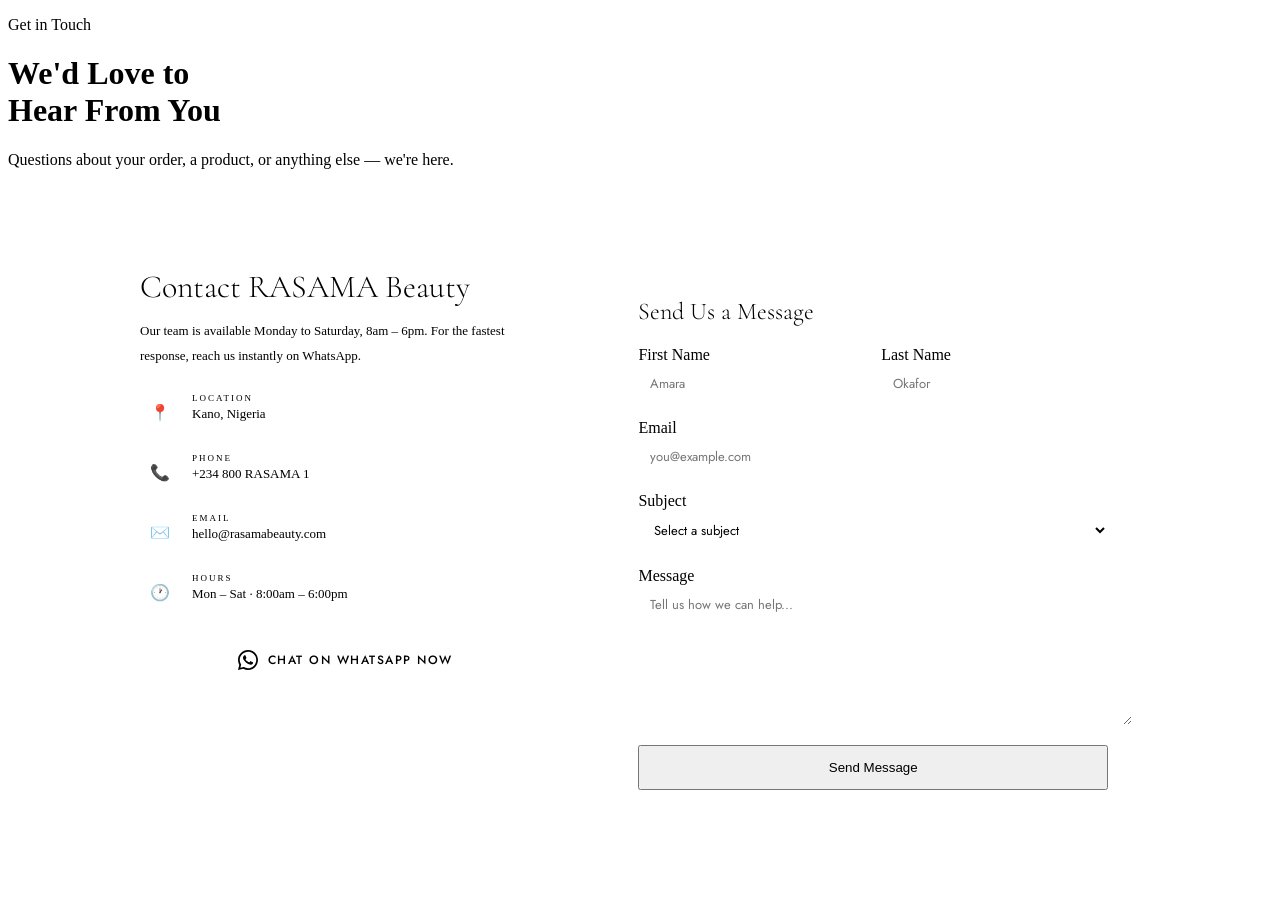
==== contact.html @ 15764211 "Add main pages" ====
<!DOCTYPE html>
<html lang="en">
<head>
<meta charset="UTF-8">
<meta name="viewport" content="width=device-width, initial-scale=1.0">
<title>Contact Us – RASAMA Beauty</title>
<link href="https://fonts.googleapis.com/css2?family=Cormorant+Garamond:ital,wght@0,300;0,400;0,500;1,300;1,400&family=Jost:wght@300;400;500&display=swap" rel="stylesheet">
<link rel="stylesheet" href="assets/style.css">
<style>
.contact-outer{max-width:1000px;margin:0 auto;padding:3.5rem 2.5rem}
.contact-grid{display:grid;grid-template-columns:1fr 1.3fr;gap:3.5rem}
.contact-info h2{font-family:'Cormorant Garamond',serif;font-size:2rem;font-weight:300;color:var(--gd);margin-bottom:.75rem}
.contact-info p{font-size:13px;color:var(--tm);line-height:1.9;margin-bottom:1.5rem;font-weight:300}
.c-item{display:flex;gap:12px;align-items:flex-start;margin-bottom:1.25rem}
.c-icon{width:40px;height:40px;background:var(--gd);display:flex;align-items:center;justify-content:center;font-size:16px;flex-shrink:0}
.c-lbl{font-size:9px;letter-spacing:2px;text-transform:uppercase;color:var(--tmu);margin-bottom:3px}
.c-val{font-size:13px;color:var(--td)}
.wa-big-btn{display:flex;align-items:center;gap:10px;background:var(--wa);color:var(--white);border:none;padding:13px 24px;font-family:'Jost',sans-serif;font-size:12px;letter-spacing:1.5px;text-transform:uppercase;font-weight:500;transition:background .2s;margin-top:1.5rem;width:100%;justify-content:center;cursor:pointer}
.wa-big-btn:hover{background:var(--wa-dark)}
.wa-big-btn svg{width:20px;height:20px;fill:var(--white)}
.cform-box{background:var(--white);border:1px solid var(--ivd);padding:2rem}
.cform-box h3{font-family:'Cormorant Garamond',serif;font-size:1.5rem;font-weight:300;color:var(--gd);margin-bottom:1.25rem}
.cf-inp{width:100%;padding:10px 12px;border:1px solid var(--ivd);background:var(--iv);font-family:'Jost',sans-serif;font-size:13px;color:var(--td);outline:none;transition:border-color .2s;margin-bottom:1rem}
.cf-inp:focus{border-color:var(--gs)}
textarea.cf-inp{height:120px;resize:vertical}
.cf-sent{display:none;background:var(--ivw);border:1px solid var(--gmt);padding:1.25rem;text-align:center;margin-top:1rem}
.cf-sent.show{display:block}
.cf-sent p{font-size:13px;color:var(--gd)}
@media(max-width:768px){.contact-grid{grid-template-columns:1fr}.contact-outer{padding:2rem 1rem}}
</style>
</head>
<body>
<div class="page-banner">
  <p class="page-banner-tag">Get in Touch</p>
  <h1>We'd Love to<br>Hear From You</h1>
  <p>Questions about your order, a product, or anything else — we're here.</p>
</div>
<div class="contact-outer">
  <div class="contact-grid">
    <div class="contact-info">
      <h2>Contact RASAMA Beauty</h2>
      <p>Our team is available Monday to Saturday, 8am – 6pm. For the fastest response, reach us instantly on WhatsApp.</p>
      <div class="c-item"><div class="c-icon">📍</div><div><div class="c-lbl">Location</div><div class="c-val">Kano, Nigeria</div></div></div>
      <div class="c-item"><div class="c-icon">📞</div><div><div class="c-lbl">Phone</div><div class="c-val">+234 800 RASAMA 1</div></div></div>
      <div class="c-item"><div class="c-icon">✉️</div><div><div class="c-lbl">Email</div><div class="c-val">hello@rasamabeauty.com</div></div></div>
      <div class="c-item"><div class="c-icon">🕐</div><div><div class="c-lbl">Hours</div><div class="c-val">Mon – Sat · 8:00am – 6:00pm</div></div></div>
      <button class="wa-big-btn" onclick="openWhatsApp('Hello! I have a question about RASAMA Beauty.')">
        <svg viewBox="0 0 24 24"><path d="M17.472 14.382c-.297-.149-1.758-.867-2.03-.967-.273-.099-.471-.148-.67.15-.197.297-.767.966-.94 1.164-.173.199-.347.223-.644.075-.297-.15-1.255-.463-2.39-1.475-.883-.788-1.48-1.761-1.653-2.059-.173-.297-.018-.458.13-.606.134-.133.298-.347.446-.52.149-.174.198-.298.298-.497.099-.198.05-.371-.025-.52-.075-.149-.669-1.612-.916-2.207-.242-.579-.487-.5-.669-.51-.173-.008-.371-.01-.57-.01-.198 0-.52.074-.792.372-.272.297-1.04 1.016-1.04 2.479 0 1.462 1.065 2.875 1.213 3.074.149.198 2.096 3.2 5.077 4.487.709.306 1.262.489 1.694.625.712.227 1.36.195 1.871.118.571-.085 1.758-.719 2.006-1.413.248-.694.248-1.289.173-1.413-.074-.124-.272-.198-.57-.347z"/><path d="M12 0C5.373 0 0 5.373 0 12c0 2.124.554 4.122 1.524 5.854L0 24l6.335-1.507A11.94 11.94 0 0012 24c6.627 0 12-5.373 12-12S18.627 0 12 0zm0 21.882a9.874 9.874 0 01-5.031-1.378l-.36-.214-3.732.888.917-3.636-.235-.374A9.861 9.861 0 012.118 12C2.118 6.533 6.533 2.118 12 2.118c5.467 0 9.882 4.415 9.882 9.882 0 5.467-4.415 9.882-9.882 9.882z"/></svg>
        Chat on WhatsApp Now
      </button>
    </div>
    <div class="cform-box">
      <h3>Send Us a Message</h3>
      <div id="contactFormArea">
        <div class="form-row2" style="display:grid;grid-template-columns:1fr 1fr;gap:1rem">
          <div><label class="form-lbl">First Name</label><input class="cf-inp" id="cf-fname" placeholder="Amara"></div>
          <div><label class="form-lbl">Last Name</label><input class="cf-inp" id="cf-lname" placeholder="Okafor"></div>
        </div>
        <label class="form-lbl">Email</label>
        <input class="cf-inp" id="cf-email" type="email" placeholder="you@example.com">
        <label class="form-lbl">Subject</label>
        <select class="cf-inp" id="cf-subject">
          <option>Select a subject</option>
          <option>Order & Delivery Enquiry</option>
          <option>Product Question</option>
          <option>Returns & Refunds</option>
          <option>Wholesale / Partnership</option>
          <option>Something else</option>
        </select>
        <label class="form-lbl">Message</label>
        <textarea class="cf-inp" id="cf-msg" placeholder="Tell us how we can help..."></textarea>
        <button class="btn-green" style="width:100%;padding:13px" onclick="submitContact()">Send Message</button>
      </div>
      <div class="cf-sent" id="cfSent"><p>✅ &nbsp;Thank you! We'll get back to you within 24 hours.</p></div>
    </div>
  </div>
</div>
<script src="assets/app.js"></script>
<script>
renderNav(); renderFooter(); injectCartAndModal(); updateCartUI();
function submitContact(){
  const fn=document.getElementById('cf-fname').value.trim();
  const em=document.getElementById('cf-email').value.trim();
  const mg=document.getElementById('cf-msg').value.trim();
  if(!fn||!em||!mg){showToast('Please fill all fields');return;}
  document.getElementById('cfSent').classList.add('show');
  document.getElementById('contactFormArea').style.opacity='.4';
  showToast('Message sent ✓');
}
</script>
</body>
</html>
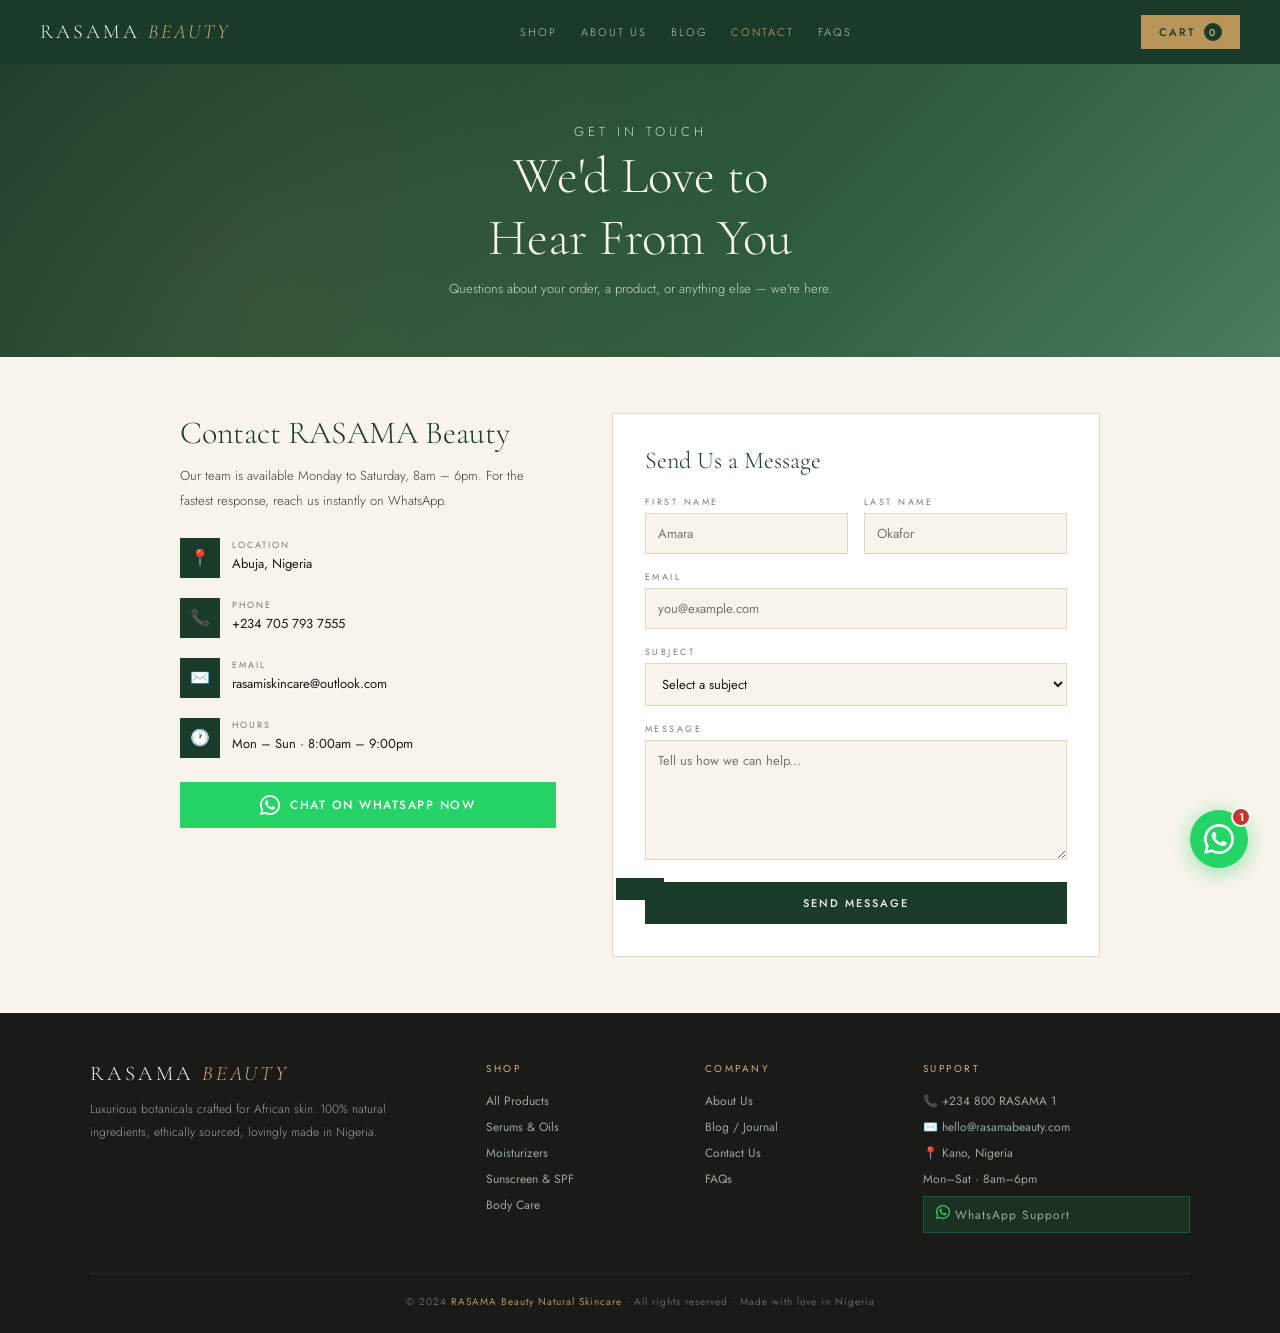
==== commit b0e08458: "Update contact information and hours for RASAMA Beauty" ====
--- a/contact.html
+++ b/contact.html
@@ -40,10 +40,10 @@
     <div class="contact-info">
       <h2>Contact RASAMA Beauty</h2>
       <p>Our team is available Monday to Saturday, 8am – 6pm. For the fastest response, reach us instantly on WhatsApp.</p>
-      <div class="c-item"><div class="c-icon">📍</div><div><div class="c-lbl">Location</div><div class="c-val">Kano, Nigeria</div></div></div>
-      <div class="c-item"><div class="c-icon">📞</div><div><div class="c-lbl">Phone</div><div class="c-val">+234 800 RASAMA 1</div></div></div>
-      <div class="c-item"><div class="c-icon">✉️</div><div><div class="c-lbl">Email</div><div class="c-val">hello@rasamabeauty.com</div></div></div>
-      <div class="c-item"><div class="c-icon">🕐</div><div><div class="c-lbl">Hours</div><div class="c-val">Mon – Sat · 8:00am – 6:00pm</div></div></div>
+      <div class="c-item"><div class="c-icon">📍</div><div><div class="c-lbl">Location</div><div class="c-val">Abuja, Nigeria</div></div></div>
+      <div class="c-item"><div class="c-icon">📞</div><div><div class="c-lbl">Phone</div><div class="c-val">+234 705 793 7555</div></div></div>
+      <div class="c-item"><div class="c-icon">✉️</div><div><div class="c-lbl">Email</div><div class="c-val">rasamiskincare@outlook.com</div></div></div>
+      <div class="c-item"><div class="c-icon">🕐</div><div><div class="c-lbl">Hours</div><div class="c-val">Mon – Sun · 8:00am – 9:00pm</div></div></div>
       <button class="wa-big-btn" onclick="openWhatsApp('Hello! I have a question about RASAMA Beauty.')">
         <svg viewBox="0 0 24 24"><path d="M17.472 14.382c-.297-.149-1.758-.867-2.03-.967-.273-.099-.471-.148-.67.15-.197.297-.767.966-.94 1.164-.173.199-.347.223-.644.075-.297-.15-1.255-.463-2.39-1.475-.883-.788-1.48-1.761-1.653-2.059-.173-.297-.018-.458.13-.606.134-.133.298-.347.446-.52.149-.174.198-.298.298-.497.099-.198.05-.371-.025-.52-.075-.149-.669-1.612-.916-2.207-.242-.579-.487-.5-.669-.51-.173-.008-.371-.01-.57-.01-.198 0-.52.074-.792.372-.272.297-1.04 1.016-1.04 2.479 0 1.462 1.065 2.875 1.213 3.074.149.198 2.096 3.2 5.077 4.487.709.306 1.262.489 1.694.625.712.227 1.36.195 1.871.118.571-.085 1.758-.719 2.006-1.413.248-.694.248-1.289.173-1.413-.074-.124-.272-.198-.57-.347z"/><path d="M12 0C5.373 0 0 5.373 0 12c0 2.124.554 4.122 1.524 5.854L0 24l6.335-1.507A11.94 11.94 0 0012 24c6.627 0 12-5.373 12-12S18.627 0 12 0zm0 21.882a9.874 9.874 0 01-5.031-1.378l-.36-.214-3.732.888.917-3.636-.235-.374A9.861 9.861 0 012.118 12C2.118 6.533 6.533 2.118 12 2.118c5.467 0 9.882 4.415 9.882 9.882 0 5.467-4.415 9.882-9.882 9.882z"/></svg>
         Chat on WhatsApp Now
--- a/assets/style.css
+++ b/assets/style.css
@@ -0,0 +1,156 @@
+/* ── RASAMA Beauty – Global Stylesheet ── */
+*{box-sizing:border-box;margin:0;padding:0}
+:root{
+  --gd:#1a3a2a;--gm:#2d5a3d;--gs:#4a7c5f;--gmt:#c8ddd1;
+  --iv:#f8f4ec;--ivw:#f0ead8;--ivd:#e0d8c4;
+  --gold:#b8965a;--goldl:#d4b07a;
+  --td:#1a1a18;--tm:#3a3a36;--tmu:#7a7a72;
+  --white:#ffffff;--danger:#c0392b;--success:#1a7a4a;
+  --wa:#25D366;--wa-dark:#128C7E;
+}
+body{font-family:'Jost',sans-serif;background:var(--iv);color:var(--td);min-height:100vh}
+a{text-decoration:none;color:inherit}
+button{font-family:'Jost',sans-serif;cursor:pointer}
+
+/* NAV */
+nav{background:var(--gd);padding:0 2.5rem;display:flex;align-items:center;justify-content:space-between;height:64px;position:sticky;top:0;z-index:200}
+.nav-logo{font-family:'Cormorant Garamond',serif;font-size:20px;font-weight:300;color:var(--iv);letter-spacing:3px;text-transform:uppercase}
+.nav-logo em{color:var(--goldl);font-style:italic}
+.nav-links{display:flex;gap:1.5rem;align-items:center}
+.nl{color:rgba(248,244,236,.75);font-size:11px;letter-spacing:2px;text-transform:uppercase;font-weight:300;cursor:pointer;transition:color .2s;text-decoration:none;font-family:'Jost',sans-serif}
+.nl:hover,.nl.active{color:var(--goldl)}
+.nav-right{display:flex;gap:.75rem;align-items:center}
+.cart-btn{background:var(--gold);color:var(--gd);padding:8px 18px;border:none;font-size:11px;letter-spacing:2px;text-transform:uppercase;font-weight:500;transition:background .2s;display:flex;align-items:center;gap:8px;cursor:pointer}
+.cart-btn:hover{background:var(--goldl)}
+.cart-count{background:var(--gd);color:var(--goldl);width:18px;height:18px;border-radius:50%;font-size:10px;display:flex;align-items:center;justify-content:center;font-weight:500}
+.mob-btn{display:none;background:none;border:none;color:var(--iv);font-size:22px;cursor:pointer}
+
+/* BUTTONS */
+.btn-gold{background:var(--gold);color:var(--gd);padding:13px 36px;border:none;font-size:11px;letter-spacing:2px;text-transform:uppercase;font-weight:500;transition:background .2s;cursor:pointer;display:inline-block;text-align:center}
+.btn-gold:hover{background:var(--goldl)}
+.btn-ghost{background:transparent;color:var(--iv);padding:13px 36px;border:1px solid rgba(248,244,236,.35);font-size:11px;letter-spacing:2px;text-transform:uppercase;font-weight:300;transition:border-color .2s;cursor:pointer;display:inline-block;text-align:center}
+.btn-ghost:hover{border-color:var(--iv)}
+.btn-green{background:var(--gd);color:var(--iv);padding:11px 28px;border:none;font-size:11px;letter-spacing:2px;text-transform:uppercase;font-weight:500;transition:background .2s;cursor:pointer;display:inline-block;text-align:center}
+.btn-green:hover{background:var(--gs)}
+
+/* PAGE BANNER */
+.page-banner{background:linear-gradient(135deg,var(--gd) 0%,var(--gm) 60%,var(--gs) 100%);padding:3.5rem 2.5rem;text-align:center;position:relative;overflow:hidden}
+.page-banner::before{content:'';position:absolute;inset:0;background:radial-gradient(circle at 20% 80%,rgba(184,150,90,.12) 0%,transparent 50%)}
+.page-banner-tag{font-size:10px;letter-spacing:4px;text-transform:uppercase;color:var(--goldl);margin-bottom:.6rem;position:relative}
+.page-banner h1{font-family:'Cormorant Garamond',serif;font-size:clamp(2rem,5vw,3.2rem);font-weight:300;color:var(--iv);position:relative;margin-bottom:.5rem}
+.page-banner p{color:var(--gmt);font-size:13px;font-weight:300;max-width:480px;margin:0 auto;line-height:1.9;position:relative}
+
+/* SEC HEAD */
+.sec-head{text-align:center;margin-bottom:2.5rem}
+.sec-head h2{font-family:'Cormorant Garamond',serif;font-size:2.4rem;font-weight:300;color:var(--gd);margin-bottom:.4rem}
+.sec-head p{font-size:12px;color:var(--tmu);letter-spacing:1.5px;text-transform:uppercase;font-weight:300}
+
+/* FEATURES BAR */
+.features{padding:3rem 2.5rem;background:var(--gd)}
+.feat-grid{max-width:960px;margin:0 auto;display:grid;grid-template-columns:repeat(auto-fit,minmax(150px,1fr));gap:2rem;text-align:center}
+.fi{font-size:22px;margin-bottom:.6rem}
+.feat-title{font-family:'Cormorant Garamond',serif;font-size:1rem;font-weight:400;color:var(--goldl);margin-bottom:3px;letter-spacing:1px}
+.feat-desc{font-size:11px;color:var(--gmt);font-weight:300;line-height:1.7}
+
+/* FOOTER */
+.site-footer{background:var(--td);color:var(--tmu);padding:3rem 2.5rem 1.5rem}
+.footer-grid{display:grid;grid-template-columns:2fr 1fr 1fr 1.5fr;gap:2.5rem;max-width:1100px;margin:0 auto 2rem}
+.footer-brand .logo-f{font-family:'Cormorant Garamond',serif;font-size:1.3rem;font-weight:300;color:var(--iv);letter-spacing:3px;text-transform:uppercase}
+.footer-brand .logo-f em{color:var(--goldl);font-style:italic}
+.footer-brand p{font-size:12px;line-height:1.9;margin-top:.75rem;font-weight:300;color:#9aaa9a}
+.footer-col h4{font-size:10px;letter-spacing:2.5px;text-transform:uppercase;color:var(--goldl);margin-bottom:1rem;font-weight:400}
+.footer-col a,.footer-col span{display:block;font-size:12px;color:#9aaa9a;margin-bottom:.5rem;transition:color .2s}
+.footer-col a:hover{color:var(--iv)}
+.wa-footer-btn{display:flex;align-items:center;gap:8px;background:rgba(37,211,102,.12);border:1px solid rgba(37,211,102,.25);padding:8px 12px;margin-top:.5rem;color:var(--wa);font-size:11px;letter-spacing:1px;transition:background .2s;cursor:pointer;font-family:'Jost',sans-serif;text-decoration:none}
+.wa-footer-btn:hover{background:rgba(37,211,102,.22)}
+.footer-bottom{border-top:1px solid rgba(255,255,255,.08);padding-top:1.25rem;text-align:center;font-size:10px;letter-spacing:1px;color:#666;max-width:1100px;margin:0 auto}
+.footer-bottom span{color:var(--gold)}
+
+/* CART DRAWER */
+.cart-drawer{position:fixed;right:0;top:64px;bottom:0;width:370px;background:var(--iv);border-left:1px solid var(--ivd);z-index:300;display:flex;flex-direction:column;transform:translateX(100%);transition:transform .3s ease}
+.cart-drawer.open{transform:translateX(0)}
+.drawer-head{padding:1.25rem 1.5rem;border-bottom:1px solid var(--ivd);display:flex;justify-content:space-between;align-items:center;background:var(--gd)}
+.drawer-head h3{font-family:'Cormorant Garamond',serif;font-size:1.3rem;font-weight:300;color:var(--iv);letter-spacing:2px}
+.close-x{background:none;border:none;color:rgba(248,244,236,.7);font-size:18px;line-height:1;cursor:pointer}
+.close-x:hover{color:var(--iv)}
+.cart-items{flex:1;overflow-y:auto;padding:1rem 1.5rem}
+.cart-empty{text-align:center;padding:3rem 1rem;color:var(--tmu);font-size:12px;font-weight:300;letter-spacing:1px;line-height:2}
+.ci{display:flex;gap:12px;padding:1rem 0;border-bottom:1px solid var(--ivd);align-items:flex-start}
+.ci-emoji{font-size:26px;width:46px;height:46px;display:flex;align-items:center;justify-content:center;background:var(--ivw);flex-shrink:0}
+.ci-info{flex:1}
+.ci-name{font-family:'Cormorant Garamond',serif;font-size:1rem;font-weight:400;color:var(--td);margin-bottom:2px}
+.ci-price{font-size:12px;color:var(--gold);font-weight:500}
+.ci-qty{display:flex;align-items:center;gap:8px;margin-top:6px}
+.qb{background:var(--ivw);border:1px solid var(--ivd);width:24px;height:24px;font-size:14px;color:var(--td);display:flex;align-items:center;justify-content:center;line-height:1;cursor:pointer}
+.qv{font-size:12px;min-width:20px;text-align:center}
+.ci-rm{background:none;border:none;color:var(--tmu);font-size:14px;padding:4px;align-self:flex-start;cursor:pointer}
+.cart-foot{padding:1.25rem 1.5rem;border-top:1px solid var(--ivd);background:var(--white)}
+.cart-total-row{display:flex;justify-content:space-between;margin-bottom:1rem;align-items:baseline}
+.cart-total-row span:first-child{font-size:10px;letter-spacing:2px;text-transform:uppercase;color:var(--tmu)}
+.cart-total-row span:last-child{font-family:'Cormorant Garamond',serif;font-size:1.5rem;font-weight:400;color:var(--gd)}
+.checkout-btn{width:100%;background:var(--gd);color:var(--iv);border:none;padding:13px;font-size:11px;letter-spacing:2px;text-transform:uppercase;font-weight:500;transition:background .2s;margin-bottom:8px;cursor:pointer}
+.checkout-btn:hover{background:var(--gs)}
+.secure-note{font-size:10px;color:var(--tmu);text-align:center;letter-spacing:1px}
+
+/* CHECKOUT MODAL */
+.modal-bg{display:none;position:fixed;inset:0;background:rgba(26,58,42,.55);z-index:400;align-items:center;justify-content:center;padding:1rem}
+.modal-bg.open{display:flex}
+.modal{background:var(--iv);width:100%;max-width:500px;max-height:90vh;overflow-y:auto;flex-shrink:0}
+.modal-head{background:var(--gd);padding:1.25rem 1.5rem;display:flex;justify-content:space-between;align-items:center}
+.modal-head h3{font-family:'Cormorant Garamond',serif;font-size:1.35rem;font-weight:300;color:var(--iv);letter-spacing:2px}
+.modal-body{padding:1.5rem}
+.form-lbl{display:block;font-size:9px;letter-spacing:2.5px;text-transform:uppercase;color:var(--tmu);margin-bottom:5px;font-weight:400}
+.form-inp{width:100%;padding:10px 12px;border:1px solid var(--ivd);background:var(--white);font-family:'Jost',sans-serif;font-size:13px;color:var(--td);outline:none;transition:border-color .2s;margin-bottom:1rem}
+.form-inp:focus{border-color:var(--gs)}
+.form-row2{display:grid;grid-template-columns:1fr 1fr;gap:1rem}
+.order-sum{background:var(--ivw);padding:1rem;margin-bottom:1.5rem;border:1px solid var(--ivd)}
+.os-title{font-size:9px;letter-spacing:2.5px;text-transform:uppercase;color:var(--tmu);margin-bottom:.75rem}
+.os-line{display:flex;justify-content:space-between;font-size:12px;color:var(--tm);margin-bottom:3px}
+.os-total{display:flex;justify-content:space-between;font-weight:500;margin-top:8px;padding-top:8px;border-top:1px solid var(--ivd);color:var(--gd);font-size:13px}
+.pay-btn{width:100%;background:var(--gold);color:var(--gd);border:none;padding:14px;font-size:11px;letter-spacing:2px;text-transform:uppercase;font-weight:500;transition:background .2s;margin-bottom:8px;cursor:pointer}
+.pay-btn:hover{background:var(--goldl)}
+.pay-note{font-size:10px;color:var(--tmu);text-align:center}
+.success-view{display:none;padding:3rem 2rem;text-align:center}
+.success-view.show{display:block}
+.suc-icon{font-size:52px;margin-bottom:1rem}
+.success-view h2{font-family:'Cormorant Garamond',serif;font-size:2rem;font-weight:300;color:var(--gd);margin-bottom:.75rem}
+.success-view p{font-size:12px;color:var(--tmu);line-height:1.9;font-weight:300;margin-bottom:.5rem}
+.email-box{background:var(--ivw);border:1px solid var(--ivd);padding:1rem;margin:1rem 0;text-align:left}
+.eb-label{font-size:9px;letter-spacing:2px;text-transform:uppercase;color:var(--goldl);margin-bottom:.5rem}
+.email-box p{font-size:11px;color:var(--tm);line-height:1.8}
+
+/* WHATSAPP WIDGET */
+.wa-widget{position:fixed;bottom:2rem;right:2rem;z-index:500;display:flex;flex-direction:column;align-items:flex-end;gap:.75rem}
+.wa-popup{background:var(--white);border:1px solid var(--ivd);border-radius:16px 16px 0 16px;padding:1.25rem;max-width:290px;box-shadow:0 8px 32px rgba(0,0,0,.15);display:none;animation:fadeUp .25s ease;position:relative}
+.wa-popup.open{display:block}
+@keyframes fadeUp{from{opacity:0;transform:translateY(12px)}to{opacity:1;transform:translateY(0)}}
+.wa-popup-head{display:flex;align-items:center;gap:10px;margin-bottom:.75rem;padding-bottom:.75rem;border-bottom:1px solid var(--ivd)}
+.wa-avatar{width:44px;height:44px;background:var(--wa);border-radius:50%;display:flex;align-items:center;justify-content:center;font-size:22px;flex-shrink:0}
+.wa-agent{font-size:13px;font-weight:500;color:var(--td)}
+.wa-status{font-size:10px;color:var(--success)}
+.wa-msg{background:var(--ivw);border-radius:0 10px 10px 10px;padding:.75rem 1rem;font-size:12px;color:var(--tm);line-height:1.75;margin-bottom:1rem}
+.wa-msg strong{color:var(--gd)}
+.wa-start{width:100%;background:var(--wa);color:var(--white);border:none;padding:11px;font-family:'Jost',sans-serif;font-size:12px;letter-spacing:1.5px;text-transform:uppercase;font-weight:500;border-radius:6px;transition:background .2s;display:flex;align-items:center;justify-content:center;gap:8px;cursor:pointer}
+.wa-start:hover{background:var(--wa-dark)}
+.wa-fab{width:58px;height:58px;background:var(--wa);border:none;border-radius:50%;display:flex;align-items:center;justify-content:center;box-shadow:0 4px 20px rgba(37,211,102,.5);transition:transform .2s;cursor:pointer;position:relative}
+.wa-fab:hover{transform:scale(1.08)}
+.wa-fab svg{width:30px;height:30px;fill:var(--white)}
+.wa-notif{position:absolute;top:-3px;right:-3px;width:20px;height:20px;background:var(--danger);border-radius:50%;color:var(--white);font-size:11px;font-weight:600;display:flex;align-items:center;justify-content:center;border:2px solid var(--white)}
+.wa-close-popup{position:absolute;top:10px;right:12px;background:none;border:none;color:var(--tmu);font-size:16px;cursor:pointer}
+
+/* TOAST */
+.toast{position:fixed;bottom:5rem;left:50%;transform:translateX(-50%) translateY(80px);background:var(--gd);color:var(--iv);padding:11px 24px;font-size:11px;letter-spacing:2px;text-transform:uppercase;z-index:999;transition:transform .3s;white-space:nowrap;pointer-events:none}
+.toast.show{transform:translateX(-50%) translateY(0)}
+
+/* RESPONSIVE */
+@media(max-width:768px){
+  nav{padding:0 1rem}
+  .nav-links{display:none}
+  .nav-links.mob-open{display:flex;flex-direction:column;position:absolute;top:64px;left:0;right:0;background:var(--gd);padding:1rem 1.5rem;gap:1rem;z-index:250}
+  .mob-btn{display:flex}
+  .footer-grid{grid-template-columns:1fr 1fr}
+  .form-row2{grid-template-columns:1fr}
+  .wa-widget{bottom:1.25rem;right:1.25rem}
+  .wa-popup{max-width:calc(100vw - 2.5rem)}
+  .cart-drawer{width:100%}
+}
